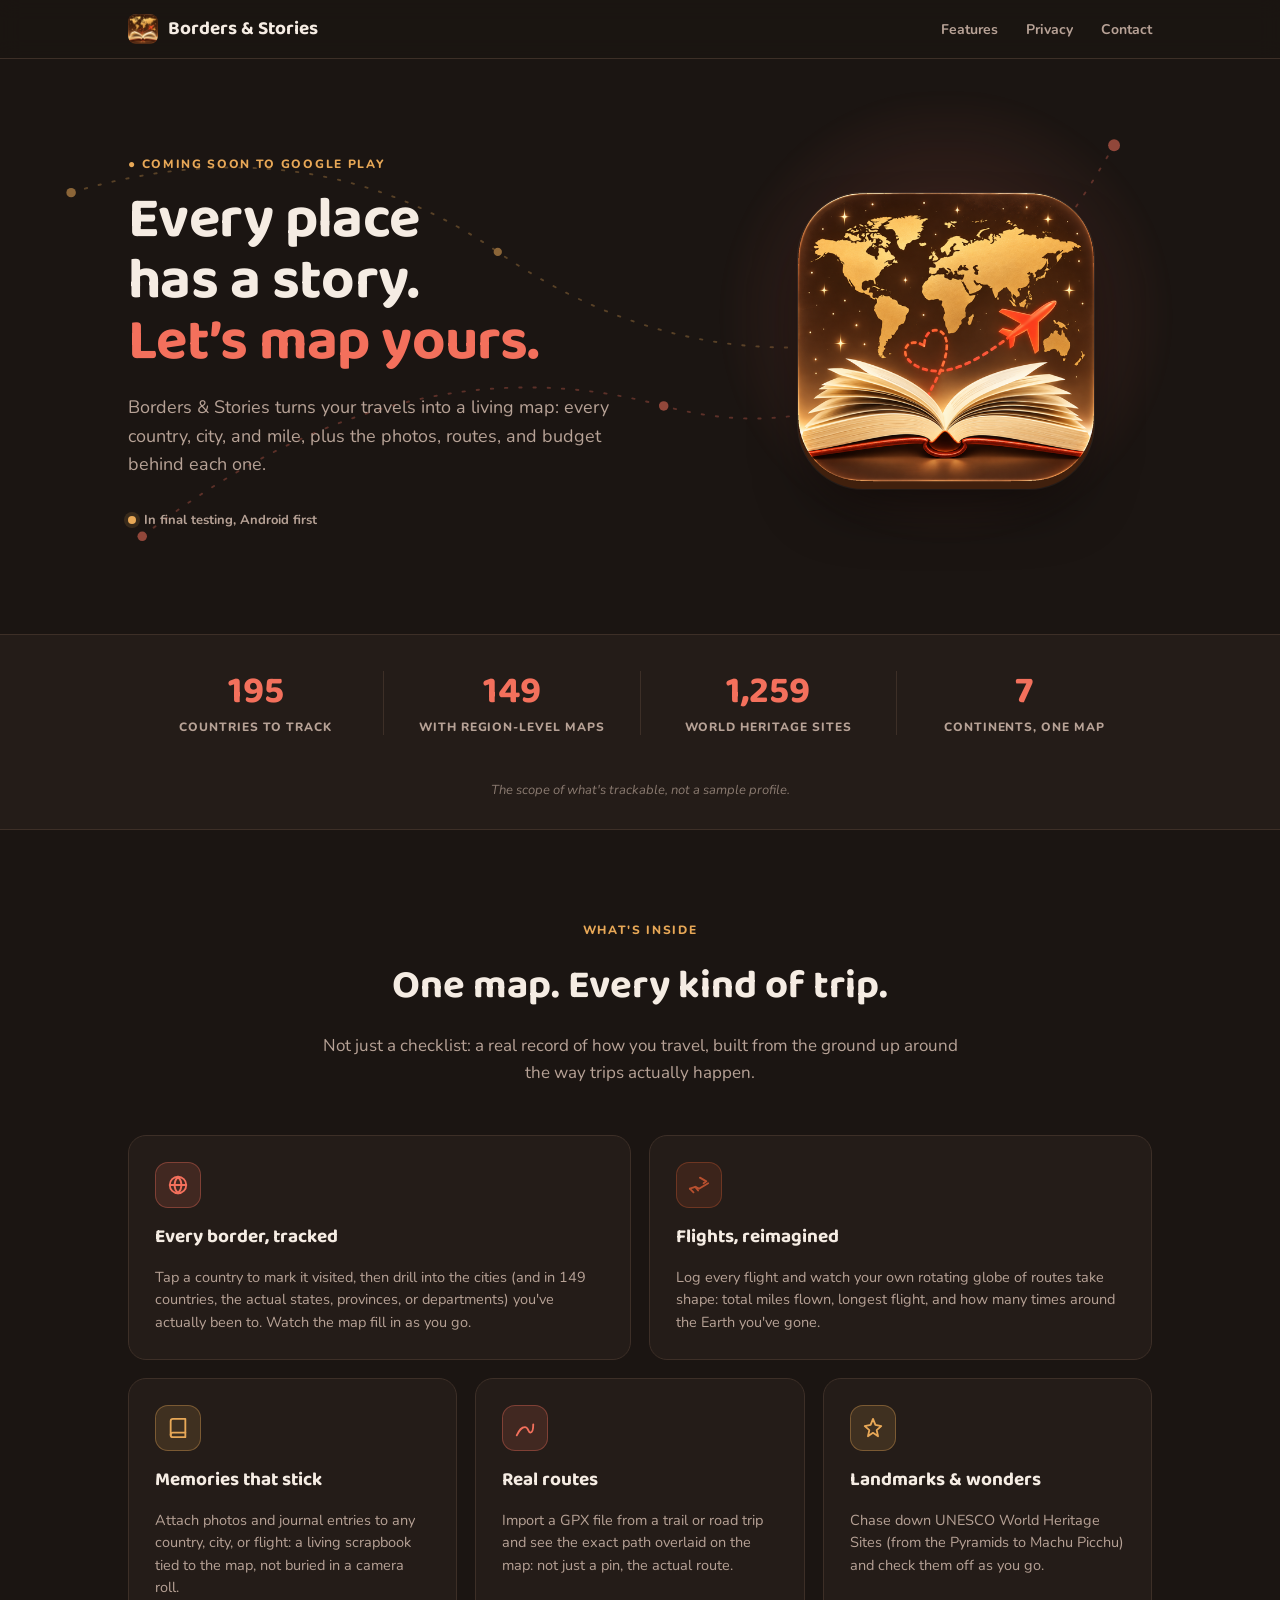
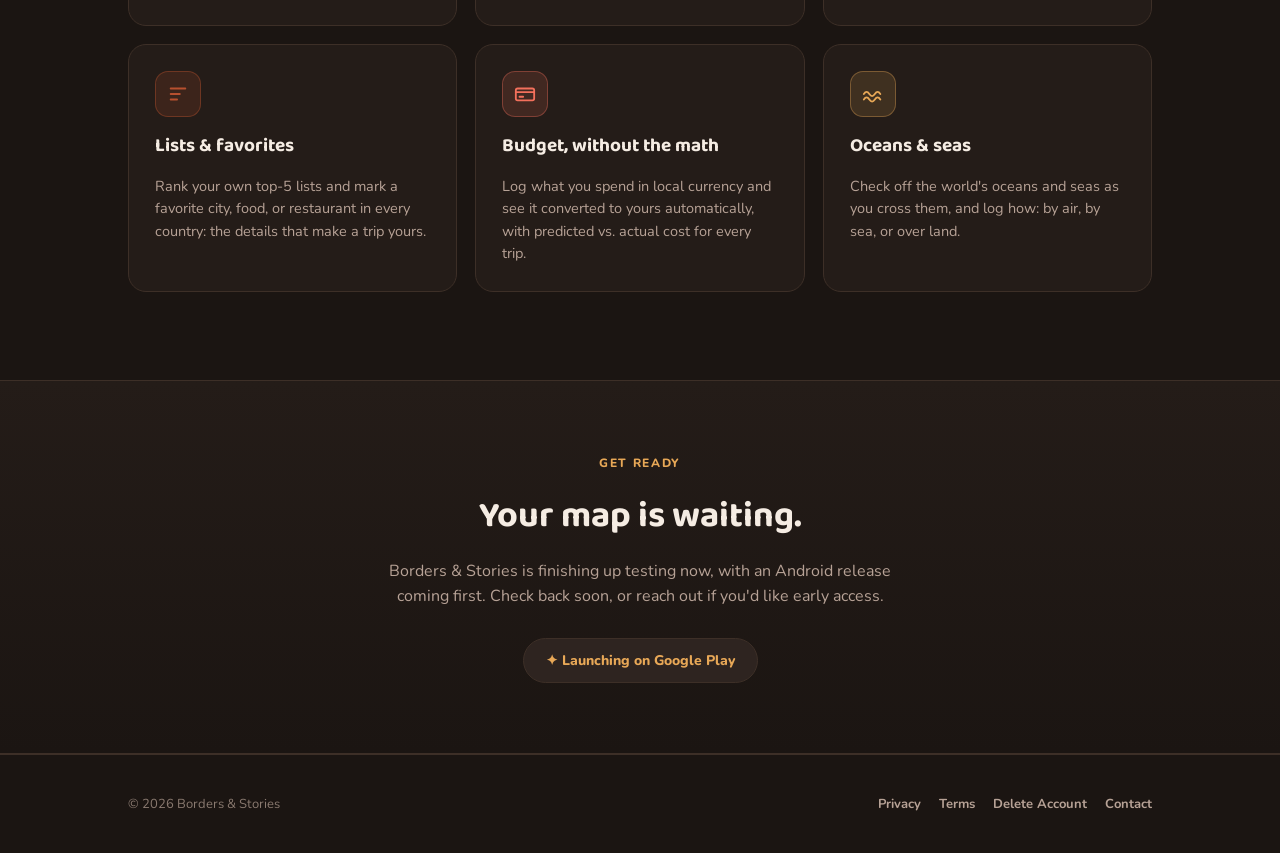
==== index.html @ cf701edd "Borders & Stories website: landing page, privacy policy, terms, account deletion Static site for bor" ====
<!DOCTYPE html>
<html lang="en">
<head>
<meta charset="UTF-8">
<title>Borders &amp; Stories</title>
<meta name="viewport" content="width=device-width, initial-scale=1">
<link rel="preconnect" href="https://fonts.googleapis.com">
<link rel="preconnect" href="https://fonts.gstatic.com" crossorigin>
<link href="https://fonts.googleapis.com/css2?family=Baloo+2:wght@500;700;800&family=Nunito:wght@400;600;700;800&display=swap" rel="stylesheet">
<link rel="stylesheet" href="style.css">
<style>
  /* ---------- hero ---------- */
  .hero{position:relative;overflow:hidden;padding:76px 0 88px;border-bottom:1px solid var(--border);}
  .hero-grid{position:relative;z-index:2;display:grid;grid-template-columns:1.15fr 0.85fr;gap:56px;align-items:center;}
  @media (max-width:860px){.hero-grid{grid-template-columns:1fr;gap:40px;}}
  @media (max-width:640px){.nav-links{display:none;}}

  .hero h1{font-size:clamp(36px,5.4vw,58px);line-height:1.05;letter-spacing:-0.01em;margin-top:16px;}
  .hero h1 .accent{color:var(--coral);}
  .hero-sub{margin-top:20px;max-width:46ch;color:var(--text-muted);font-size:18px;line-height:1.6;}
  .hero-actions{margin-top:32px;display:flex;flex-wrap:wrap;align-items:center;gap:16px;}
  .status-pill{display:inline-flex;align-items:center;gap:8px;font-size:13px;font-weight:700;color:var(--text-muted);}
  .status-dot{width:8px;height:8px;border-radius:50%;background:var(--amber);box-shadow:0 0 0 4px var(--amber-wash);}

  .hero-art{position:relative;aspect-ratio:1/1;max-width:420px;margin:0 auto;}
  .hero-art .glow{position:absolute;inset:-10%;background:radial-gradient(circle at 50% 45%, rgba(243,112,92,0.22), transparent 62%);filter:blur(4px);}
  .hero-art img{position:relative;width:72%;margin:14% auto 0;border-radius:22%;box-shadow:0 30px 60px -20px rgba(0,0,0,0.65), 0 0 0 1px rgba(245,236,227,0.08);}
  .hero-bg-svg{position:absolute;inset:0;width:100%;height:100%;opacity:0.55;z-index:1;}

  /* ---------- stat strip ---------- */
  .stats{border-bottom:1px solid var(--border);background:var(--surface);}
  .stats-inner{display:flex;padding:36px 0;text-align:center;}
  .stat{flex:1;padding:0 12px;}
  .stat + .stat{border-left:1px solid var(--border);}
  .stat-num{font-family:"Baloo 2",sans-serif;font-weight:700;font-size:clamp(26px,4vw,38px);color:var(--coral);line-height:1.1;}
  .stat-label{margin-top:6px;font-size:12px;font-weight:800;letter-spacing:0.08em;text-transform:uppercase;color:var(--text-muted);}
  .stats-note{text-align:center;padding:10px 0 30px;font-size:13px;color:var(--text-faint);font-style:italic;}

  /* ---------- features ---------- */
  .section{padding:88px 0;}
  .section-head{max-width:640px;margin:0 auto 48px;text-align:center;}
  .section-head h2{font-size:clamp(28px,3.6vw,40px);margin-top:14px;}
  .section-head p{margin-top:14px;color:var(--text-muted);font-size:17px;line-height:1.6;}

  .bento{display:grid;grid-template-columns:repeat(6,1fr);gap:18px;}
  @media (max-width:860px){.bento{grid-template-columns:repeat(2,1fr);}}
  @media (max-width:520px){.bento{grid-template-columns:1fr;}}

  .card{background:var(--surface);border:1px solid var(--border);border-radius:18px;padding:26px;display:flex;flex-direction:column;gap:14px;grid-column:span 2;}
  .card.wide{grid-column:span 3;}
  @media (max-width:860px){.card,.card.wide{grid-column:span 1;}}

  .card-icon{width:46px;height:46px;border-radius:13px;display:flex;align-items:center;justify-content:center;border:1px solid transparent;}
  .card-icon svg{width:22px;height:22px;}
  .card h3{font-size:19px;color:var(--text);}
  .card p{color:var(--text-muted);font-size:14.5px;line-height:1.55;}

  .accent-coral .card-icon{background:var(--coral-wash);border-color:rgba(243,112,92,0.35);color:var(--coral);}
  .accent-amber .card-icon{background:var(--amber-wash);border-color:rgba(232,168,87,0.35);color:var(--amber);}
  .accent-terracotta .card-icon{background:var(--terracotta-wash);border-color:rgba(184,80,47,0.4);color:var(--terracotta);}

  /* ---------- cta band ---------- */
  .cta{border-top:1px solid var(--border);border-bottom:1px solid var(--border);background:linear-gradient(180deg, var(--surface), var(--bg));}
  .cta-inner{padding:70px 0;text-align:center;}
  .cta h2{font-size:clamp(26px,3.6vw,36px);}
  .cta p{margin-top:14px;color:var(--text-muted);font-size:16px;max-width:52ch;margin-left:auto;margin-right:auto;line-height:1.6;}
  .cta-pill{margin-top:28px;display:inline-flex;align-items:center;gap:10px;background:var(--surface-elevated);border:1px solid var(--border);padding:12px 22px;border-radius:999px;font-weight:800;font-size:14px;color:var(--amber);}
</style>
</head>
<body>

<nav class="nav">
  <div class="nav-inner">
    <a class="brand" href="index.html"><img src="icon.png" alt=""><span>Borders &amp; Stories</span></a>
    <div class="nav-links">
      <a href="#features">Features</a>
      <a href="privacy.html">Privacy</a>
      <a href="mailto:passport@bordersandstories.com">Contact</a>
    </div>
  </div>
</nav>

<header class="hero">
  <svg class="hero-bg-svg" viewBox="0 0 1080 620" preserveAspectRatio="xMidYMid slice" aria-hidden="true">
    <g stroke="#F3705C" stroke-width="1.6" fill="none" opacity="0.55">
      <path d="M120,470 Q 340,300 560,360 T 940,140" stroke-dasharray="2 10" stroke-linecap="round"/>
      <path d="M60,180 Q 260,120 420,230 T 760,300" stroke="#E8A857" stroke-dasharray="2 10" stroke-linecap="round"/>
    </g>
    <g fill="#F3705C">
      <circle cx="120" cy="470" r="4"/>
      <circle cx="560" cy="360" r="4"/>
      <circle cx="940" cy="140" r="5"/>
    </g>
    <g fill="#E8A857">
      <circle cx="60" cy="180" r="4"/>
      <circle cx="420" cy="230" r="3.5"/>
      <circle cx="760" cy="300" r="4.5"/>
    </g>
  </svg>
  <div class="wrap hero-grid">
    <div>
      <span class="eyebrow">● Coming soon to Google Play</span>
      <h1>Every place has a story.<br><span class="accent">Let&rsquo;s map yours.</span></h1>
      <p class="hero-sub">Borders &amp; Stories turns your travels into a living map: every country, city, and mile, plus the photos, routes, and budget behind each one.</p>
      <div class="hero-actions">
        <span class="status-pill"><span class="status-dot"></span>In final testing, Android first</span>
      </div>
    </div>
    <div class="hero-art">
      <div class="glow"></div>
      <img src="icon.png" alt="Borders & Stories app icon">
    </div>
  </div>
</header>

<section class="stats">
  <div class="wrap">
    <div class="stats-inner">
      <div class="stat"><div class="stat-num">195</div><div class="stat-label">Countries to track</div></div>
      <div class="stat"><div class="stat-num">149</div><div class="stat-label">With region-level maps</div></div>
      <div class="stat"><div class="stat-num">1,259</div><div class="stat-label">World Heritage sites</div></div>
      <div class="stat"><div class="stat-num">7</div><div class="stat-label">Continents, one map</div></div>
    </div>
  </div>
  <p class="stats-note">The scope of what's trackable, not a sample profile.</p>
</section>

<section class="section" id="features">
  <div class="wrap">
    <div class="section-head">
      <span class="eyebrow">What's inside</span>
      <h2>One map. Every kind of trip.</h2>
      <p>Not just a checklist: a real record of how you travel, built from the ground up around the way trips actually happen.</p>
    </div>

    <div class="bento">
      <div class="card wide accent-coral">
        <div class="card-icon"><svg viewBox="0 0 24 24" fill="none" stroke="currentColor" stroke-width="2" stroke-linecap="round" stroke-linejoin="round"><circle cx="12" cy="12" r="9"/><path d="M3 12h18M12 3c2.5 2.6 3.8 6 3.8 9s-1.3 6.4-3.8 9c-2.5-2.6-3.8-6-3.8-9s1.3-6.4 3.8-9z"/></svg></div>
        <h3>Every border, tracked</h3>
        <p>Tap a country to mark it visited, then drill into the cities (and in 149 countries, the actual states, provinces, or departments) you've actually been to. Watch the map fill in as you go.</p>
      </div>

      <div class="card wide accent-terracotta">
        <div class="card-icon"><svg viewBox="0 0 24 24" fill="none" stroke="currentColor" stroke-width="2" stroke-linecap="round" stroke-linejoin="round"><path d="M2 16l6-2 4 2 10-6"/><path d="M13 4l7 4-3 2"/><path d="M2 16l4 4M8 14l3 4"/></svg></div>
        <h3>Flights, reimagined</h3>
        <p>Log every flight and watch your own rotating globe of routes take shape: total miles flown, longest flight, and how many times around the Earth you've gone.</p>
      </div>

      <div class="card accent-amber">
        <div class="card-icon"><svg viewBox="0 0 24 24" fill="none" stroke="currentColor" stroke-width="2" stroke-linecap="round" stroke-linejoin="round"><path d="M4 19.5A2.5 2.5 0 0 1 6.5 17H20"/><path d="M6.5 2H20v20H6.5A2.5 2.5 0 0 1 4 19.5v-15A2.5 2.5 0 0 1 6.5 2z"/></svg></div>
        <h3>Memories that stick</h3>
        <p>Attach photos and journal entries to any country, city, or flight: a living scrapbook tied to the map, not buried in a camera roll.</p>
      </div>

      <div class="card accent-coral">
        <div class="card-icon"><svg viewBox="0 0 24 24" fill="none" stroke="currentColor" stroke-width="2" stroke-linecap="round" stroke-linejoin="round"><path d="M3 20c3-6 5-9 9-9s3 6 6 6 3-9 3-9"/></svg></div>
        <h3>Real routes</h3>
        <p>Import a GPX file from a trail or road trip and see the exact path overlaid on the map: not just a pin, the actual route.</p>
      </div>

      <div class="card accent-amber">
        <div class="card-icon"><svg viewBox="0 0 24 24" fill="none" stroke="currentColor" stroke-width="2" stroke-linecap="round" stroke-linejoin="round"><path d="M12 2l2.6 6.6L21 10l-5 4.3L17.5 21 12 17.3 6.5 21 8 14.3 3 10l6.4-1.4z"/></svg></div>
        <h3>Landmarks &amp; wonders</h3>
        <p>Chase down UNESCO World Heritage Sites (from the Pyramids to Machu Picchu) and check them off as you go.</p>
      </div>

      <div class="card accent-terracotta">
        <div class="card-icon"><svg viewBox="0 0 24 24" fill="none" stroke="currentColor" stroke-width="2" stroke-linecap="round" stroke-linejoin="round"><path d="M4 6h16M4 12h10M4 18h7"/></svg></div>
        <h3>Lists &amp; favorites</h3>
        <p>Rank your own top-5 lists and mark a favorite city, food, or restaurant in every country: the details that make a trip yours.</p>
      </div>

      <div class="card accent-coral">
        <div class="card-icon"><svg viewBox="0 0 24 24" fill="none" stroke="currentColor" stroke-width="2" stroke-linecap="round" stroke-linejoin="round"><rect x="2" y="6" width="20" height="13" rx="2"/><path d="M2 10h20M6 15h4"/></svg></div>
        <h3>Budget, without the math</h3>
        <p>Log what you spend in local currency and see it converted to yours automatically, with predicted vs. actual cost for every trip.</p>
      </div>

      <div class="card accent-amber">
        <div class="card-icon"><svg viewBox="0 0 24 24" fill="none" stroke="currentColor" stroke-width="2" stroke-linecap="round" stroke-linejoin="round"><path d="M2 12c2-3 4-3 6 0s4 3 6 0 4-3 6 0"/><path d="M2 18c2-3 4-3 6 0s4 3 6 0 4-3 6 0"/></svg></div>
        <h3>Oceans &amp; seas</h3>
        <p>Check off the world's oceans and seas as you cross them, and log how: by air, by sea, or over land.</p>
      </div>
    </div>
  </div>
</section>

<section class="cta">
  <div class="wrap cta-inner">
    <span class="eyebrow">Get ready</span>
    <h2 style="margin-top:14px;">Your map is waiting.</h2>
    <p>Borders &amp; Stories is finishing up testing now, with an Android release coming first. Check back soon, or reach out if you'd like early access.</p>
    <div class="cta-pill">✦ Launching on Google Play</div>
  </div>
</section>

<footer>
  <div class="wrap foot-bottom">
    <span>&copy; 2026 Borders &amp; Stories</span>
    <div class="foot-links">
      <a href="privacy.html">Privacy</a>
      <a href="terms.html">Terms</a>
      <a href="delete-account.html">Delete Account</a>
      <a href="mailto:passport@bordersandstories.com">Contact</a>
    </div>
  </div>
</footer>
</body>
</html>
---- style.css ----
:root{
  --bg:#1B1512;
  --surface:#241C18;
  --surface-elevated:#2E2420;
  --border:#3D2F27;
  --text:#F5ECE3;
  --text-muted:#B7A296;
  --text-faint:#8A7A70;
  --coral:#F3705C;
  --amber:#E8A857;
  --terracotta:#B8502F;
  --coral-wash:rgba(243,112,92,0.14);
  --amber-wash:rgba(232,168,87,0.14);
  --terracotta-wash:rgba(184,80,47,0.16);
}

*{box-sizing:border-box;}
html{scroll-behavior:smooth;}
body{
  margin:0;
  background:var(--bg);
  color:var(--text);
  font-family:"Nunito",-apple-system,BlinkMacSystemFont,"Segoe UI",sans-serif;
  -webkit-font-smoothing:antialiased;
}
h1,h2,h3,.display{
  font-family:"Baloo 2","Nunito",sans-serif;
  font-weight:700;
  text-wrap:balance;
  margin:0;
}
p{margin:0;}
a{color:inherit;}
img{max-width:100%;display:block;}

.wrap{max-width:1080px;margin:0 auto;padding:0 28px;}

.eyebrow{
  display:inline-flex;
  align-items:center;
  gap:8px;
  color:var(--amber);
  font-family:"Nunito",sans-serif;
  font-weight:800;
  font-size:12px;
  letter-spacing:0.14em;
  text-transform:uppercase;
}

/* ---------- nav ---------- */
.nav{
  position:sticky;
  top:0;
  z-index:20;
  background:rgba(27,21,18,0.86);
  backdrop-filter:blur(10px);
  border-bottom:1px solid var(--border);
}
.nav-inner{
  max-width:1080px;
  margin:0 auto;
  padding:14px 28px;
  display:flex;
  align-items:center;
  justify-content:space-between;
  gap:16px;
}
.brand{display:flex;align-items:center;gap:10px;font-family:"Baloo 2",sans-serif;font-weight:700;font-size:19px;text-decoration:none;color:var(--text);}
.brand img{width:30px;height:30px;border-radius:8px;}
.nav-links{display:flex;gap:28px;font-weight:700;font-size:14px;color:var(--text-muted);}
.nav-links a{text-decoration:none;color:inherit;}
.nav-links a:hover{color:var(--text);}
@media (max-width:640px){.nav-links{gap:16px;font-size:13px;}}

/* ---------- document layout (privacy / terms / delete-account) ---------- */
.doc{padding:56px 0 90px;}
.doc-header{max-width:70ch;margin-bottom:44px;}
.doc-header h1{font-size:clamp(28px,4vw,38px);margin-top:14px;}
.doc-header .updated{margin-top:10px;color:var(--text-faint);font-size:13px;}
.doc-intro{margin-top:18px;color:var(--text-muted);font-size:16px;line-height:1.65;max-width:65ch;}

.doc-body{display:flex;flex-direction:column;gap:30px;max-width:70ch;}
.doc-body h2{
  font-family:"Nunito",sans-serif;
  font-weight:800;
  font-size:12px;
  letter-spacing:0.1em;
  text-transform:uppercase;
  color:var(--amber);
  margin-bottom:10px;
}
.doc-body p, .doc-body li{color:var(--text-muted);font-size:15px;line-height:1.75;}
.doc-body ul{margin:0;padding-left:20px;display:flex;flex-direction:column;gap:6px;}
.doc-body strong{color:var(--text);}
.doc-body a{color:var(--coral);font-weight:700;text-decoration:none;}
.doc-body a:hover{text-decoration:underline;}

.callout{
  background:var(--surface);
  border:1px solid var(--border);
  border-left:3px solid var(--coral);
  border-radius:10px;
  padding:18px 20px;
}
.callout p + p{margin-top:10px;}

.step-list{display:flex;flex-direction:column;gap:16px;counter-reset:step;}
.step{
  display:flex;
  gap:14px;
  background:var(--surface);
  border:1px solid var(--border);
  border-radius:12px;
  padding:16px 18px;
}
.step-num{
  flex-shrink:0;
  width:26px;
  height:26px;
  border-radius:8px;
  background:var(--coral-wash);
  border:1px solid rgba(243,112,92,0.35);
  color:var(--coral);
  font-family:"Baloo 2",sans-serif;
  font-weight:700;
  font-size:13px;
  display:flex;
  align-items:center;
  justify-content:center;
}
.step p{color:var(--text-muted);font-size:14.5px;line-height:1.6;}
.step strong{color:var(--text);}

/* ---------- footer ---------- */
footer{border-top:1px solid var(--border);padding:40px 0;}
.foot-bottom{
  display:flex;
  flex-wrap:wrap;
  gap:14px;
  align-items:center;
  justify-content:space-between;
  color:var(--text-faint);
  font-size:13px;
}
.foot-links{display:flex;gap:18px;}
.foot-bottom a{color:var(--text-muted);font-weight:700;text-decoration:none;}
.foot-bottom a:hover{color:var(--text);}
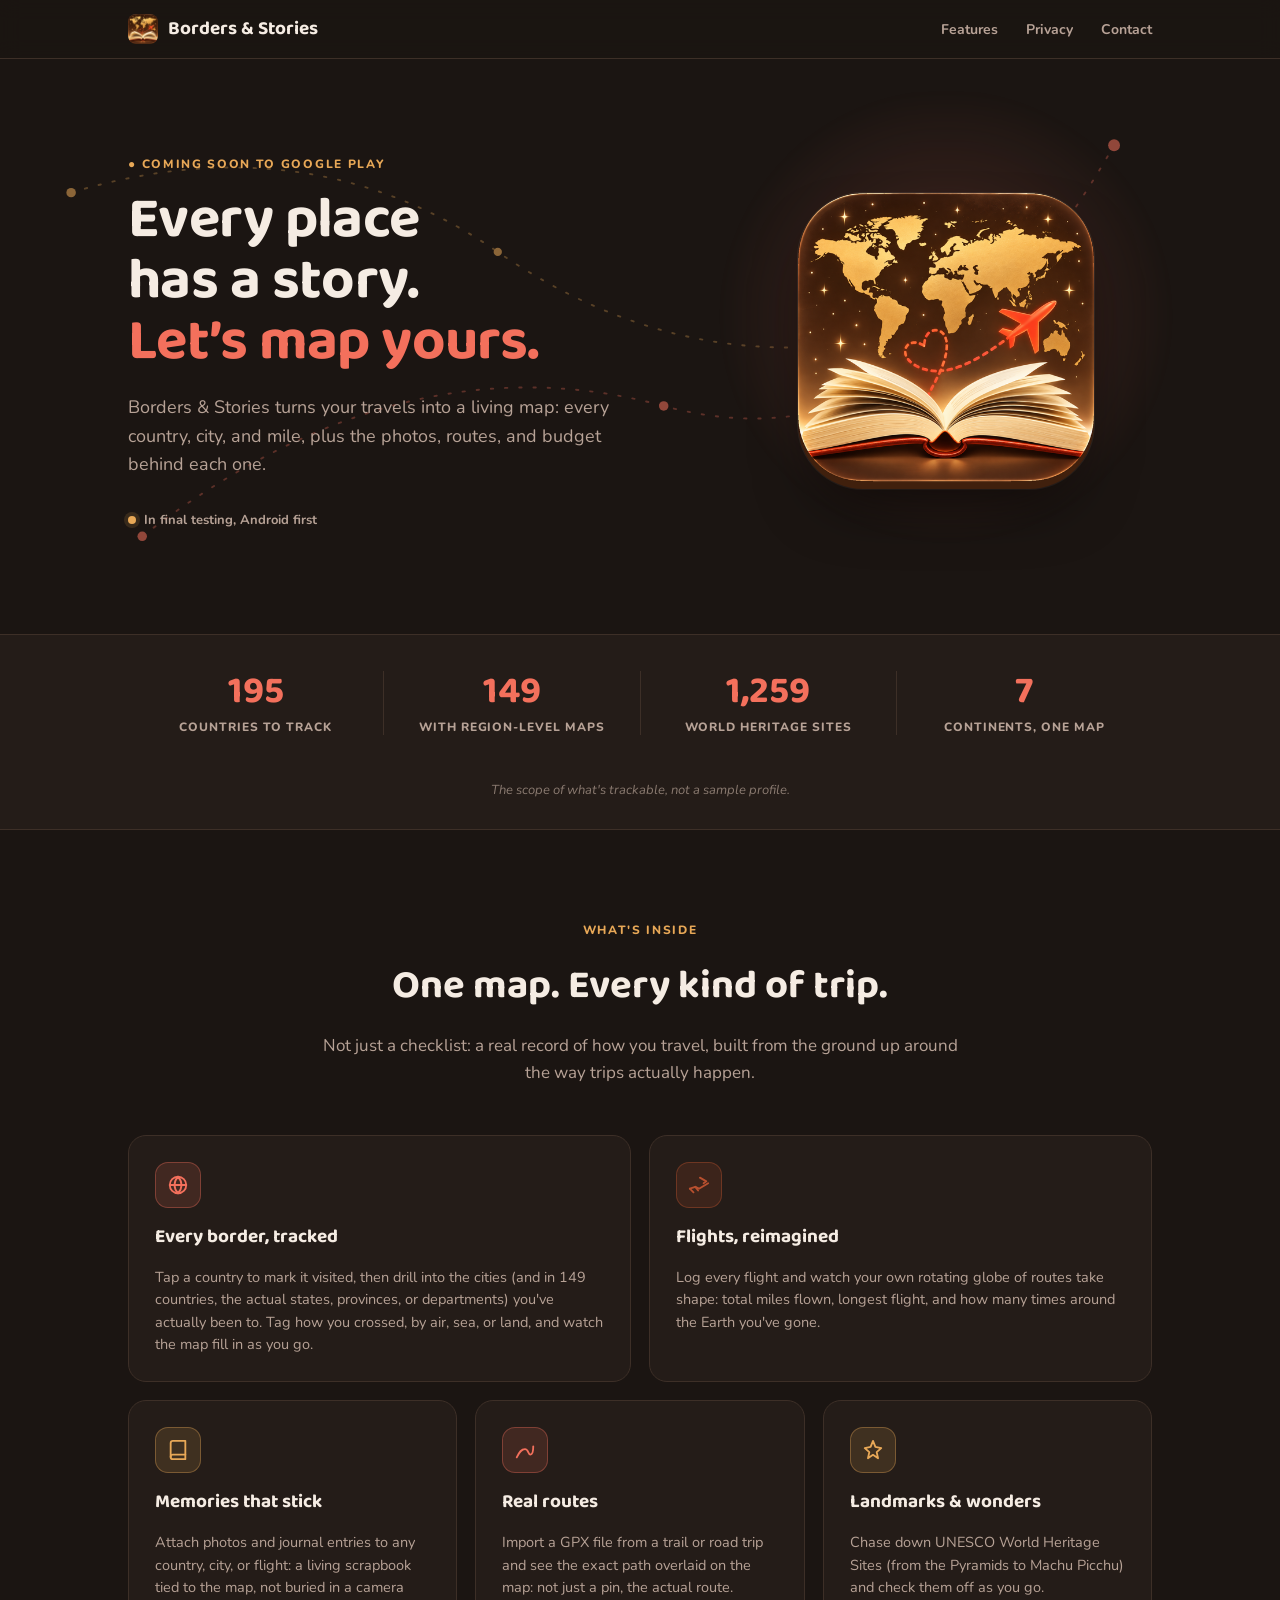
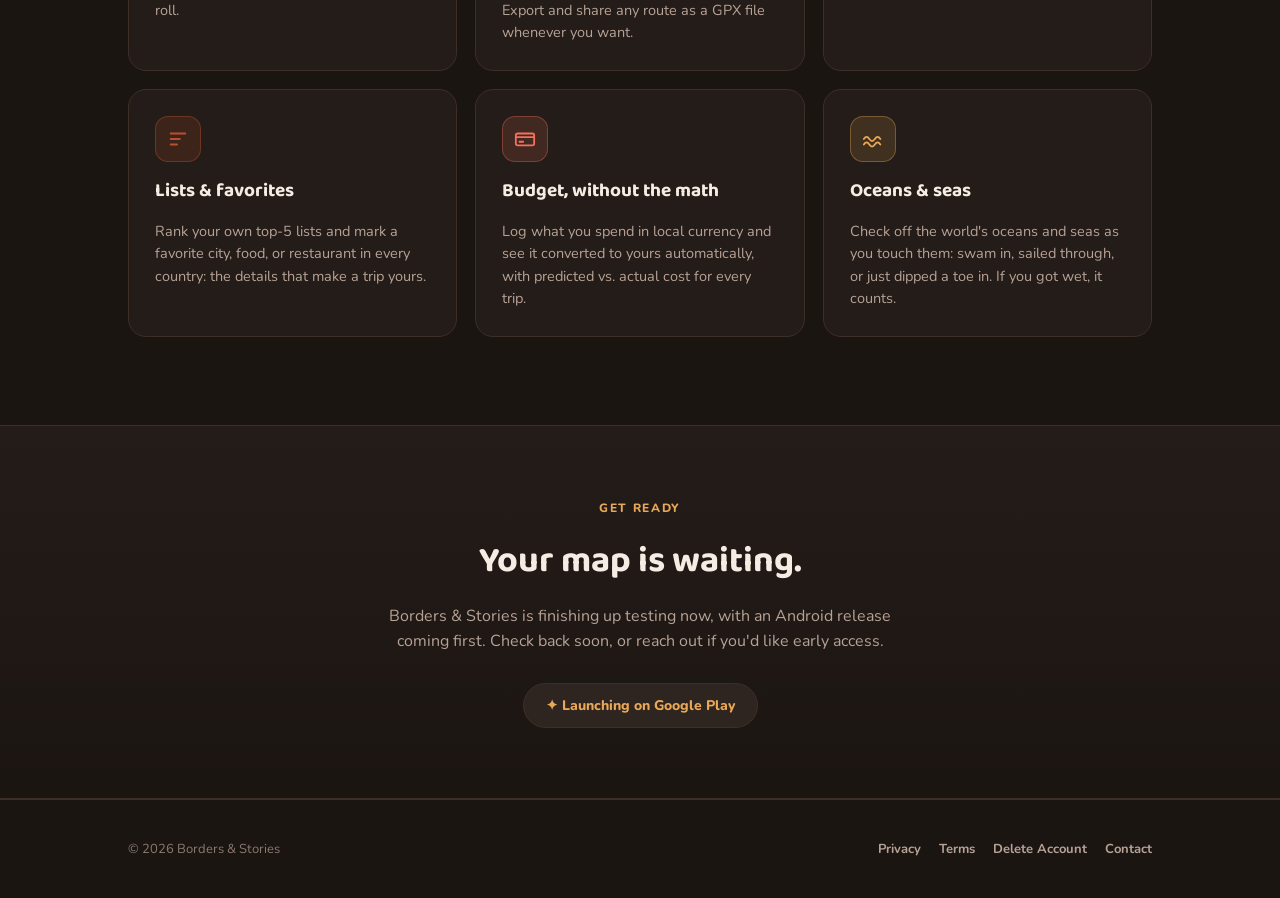
==== commit 5ae3abf3: "Update landing page copy: border crossing tag, GPX sharing, seas framing Co-Authored-By: Claude Sonn" ====
--- a/index.html
+++ b/index.html
@@ -137,7 +137,7 @@
       <div class="card wide accent-coral">
         <div class="card-icon"><svg viewBox="0 0 24 24" fill="none" stroke="currentColor" stroke-width="2" stroke-linecap="round" stroke-linejoin="round"><circle cx="12" cy="12" r="9"/><path d="M3 12h18M12 3c2.5 2.6 3.8 6 3.8 9s-1.3 6.4-3.8 9c-2.5-2.6-3.8-6-3.8-9s1.3-6.4 3.8-9z"/></svg></div>
         <h3>Every border, tracked</h3>
-        <p>Tap a country to mark it visited, then drill into the cities (and in 149 countries, the actual states, provinces, or departments) you've actually been to. Watch the map fill in as you go.</p>
+        <p>Tap a country to mark it visited, then drill into the cities (and in 149 countries, the actual states, provinces, or departments) you've actually been to. Tag how you crossed, by air, sea, or land, and watch the map fill in as you go.</p>
       </div>
 
       <div class="card wide accent-terracotta">
@@ -155,7 +155,7 @@
       <div class="card accent-coral">
         <div class="card-icon"><svg viewBox="0 0 24 24" fill="none" stroke="currentColor" stroke-width="2" stroke-linecap="round" stroke-linejoin="round"><path d="M3 20c3-6 5-9 9-9s3 6 6 6 3-9 3-9"/></svg></div>
         <h3>Real routes</h3>
-        <p>Import a GPX file from a trail or road trip and see the exact path overlaid on the map: not just a pin, the actual route.</p>
+        <p>Import a GPX file from a trail or road trip and see the exact path overlaid on the map: not just a pin, the actual route. Export and share any route as a GPX file whenever you want.</p>
       </div>
 
       <div class="card accent-amber">
@@ -179,7 +179,7 @@
       <div class="card accent-amber">
         <div class="card-icon"><svg viewBox="0 0 24 24" fill="none" stroke="currentColor" stroke-width="2" stroke-linecap="round" stroke-linejoin="round"><path d="M2 12c2-3 4-3 6 0s4 3 6 0 4-3 6 0"/><path d="M2 18c2-3 4-3 6 0s4 3 6 0 4-3 6 0"/></svg></div>
         <h3>Oceans &amp; seas</h3>
-        <p>Check off the world's oceans and seas as you cross them, and log how: by air, by sea, or over land.</p>
+        <p>Check off the world's oceans and seas as you touch them: swam in, sailed through, or just dipped a toe in. If you got wet, it counts.</p>
       </div>
     </div>
   </div>
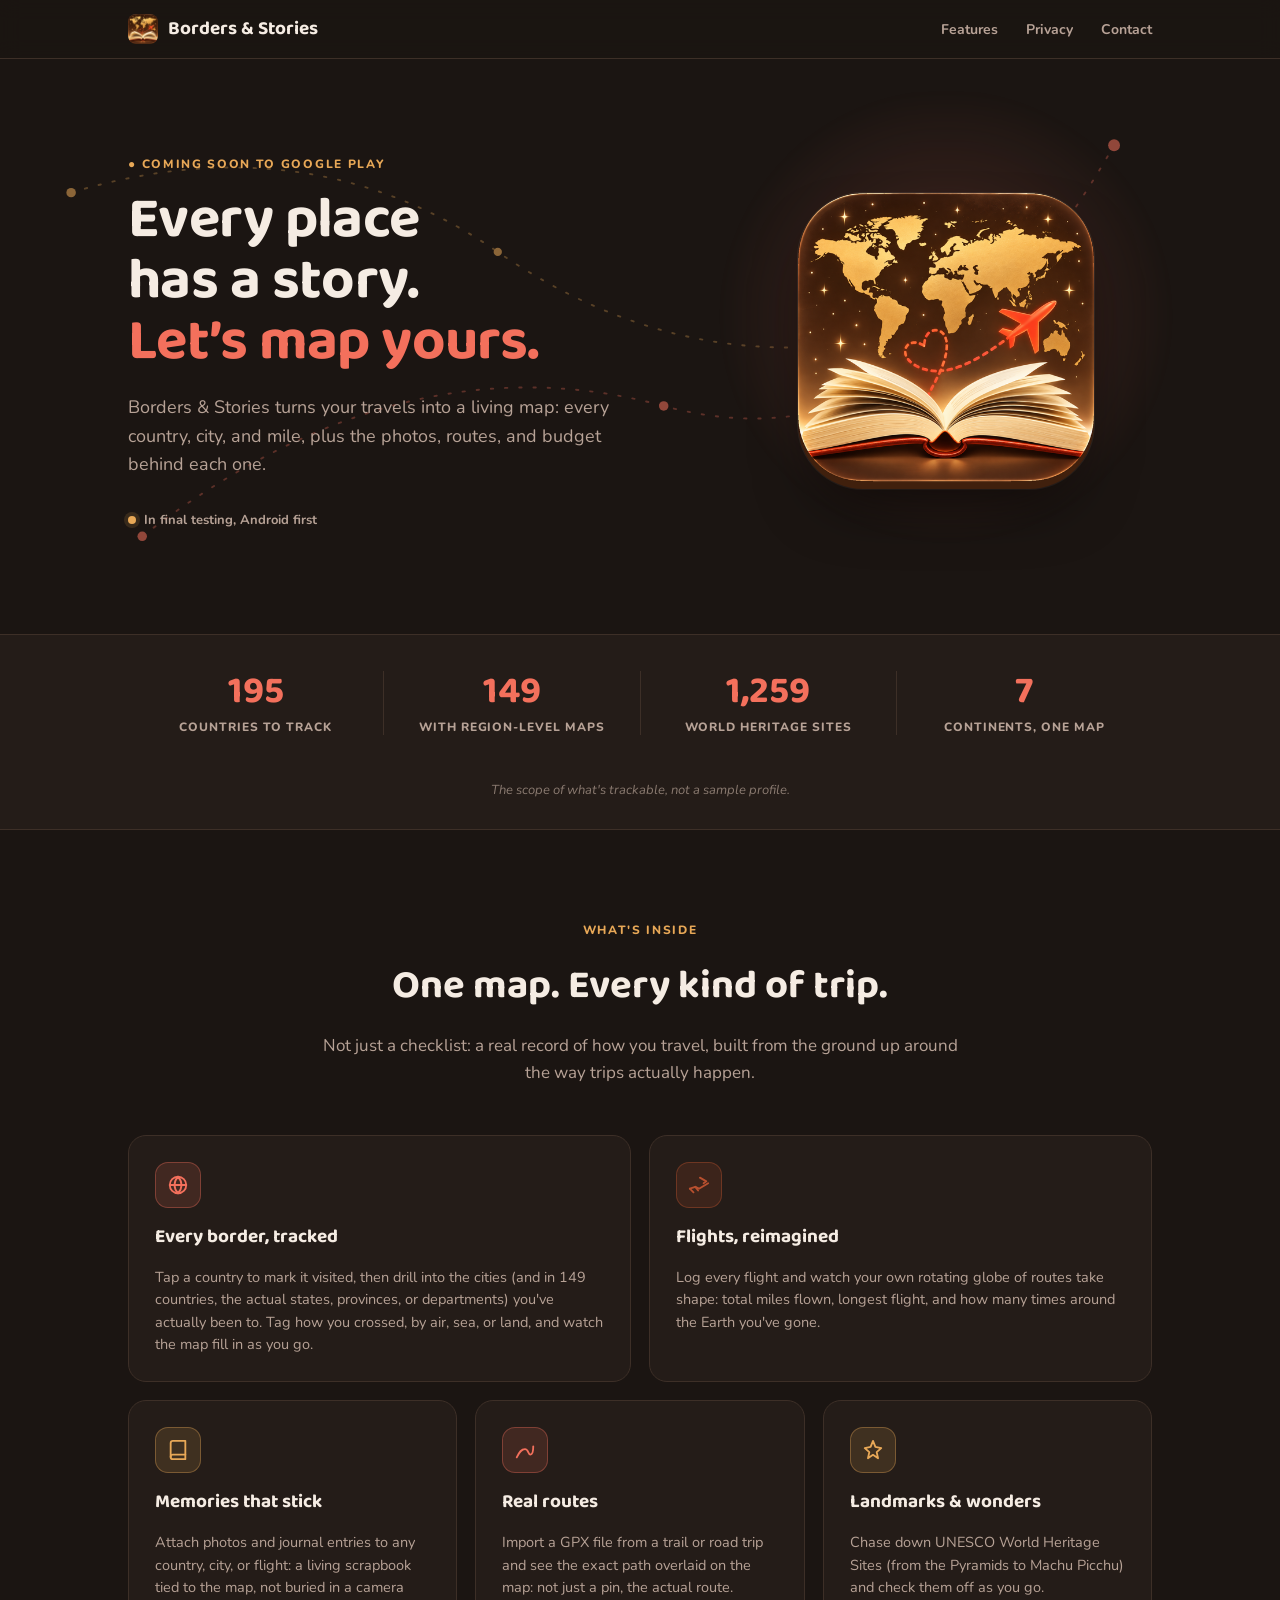
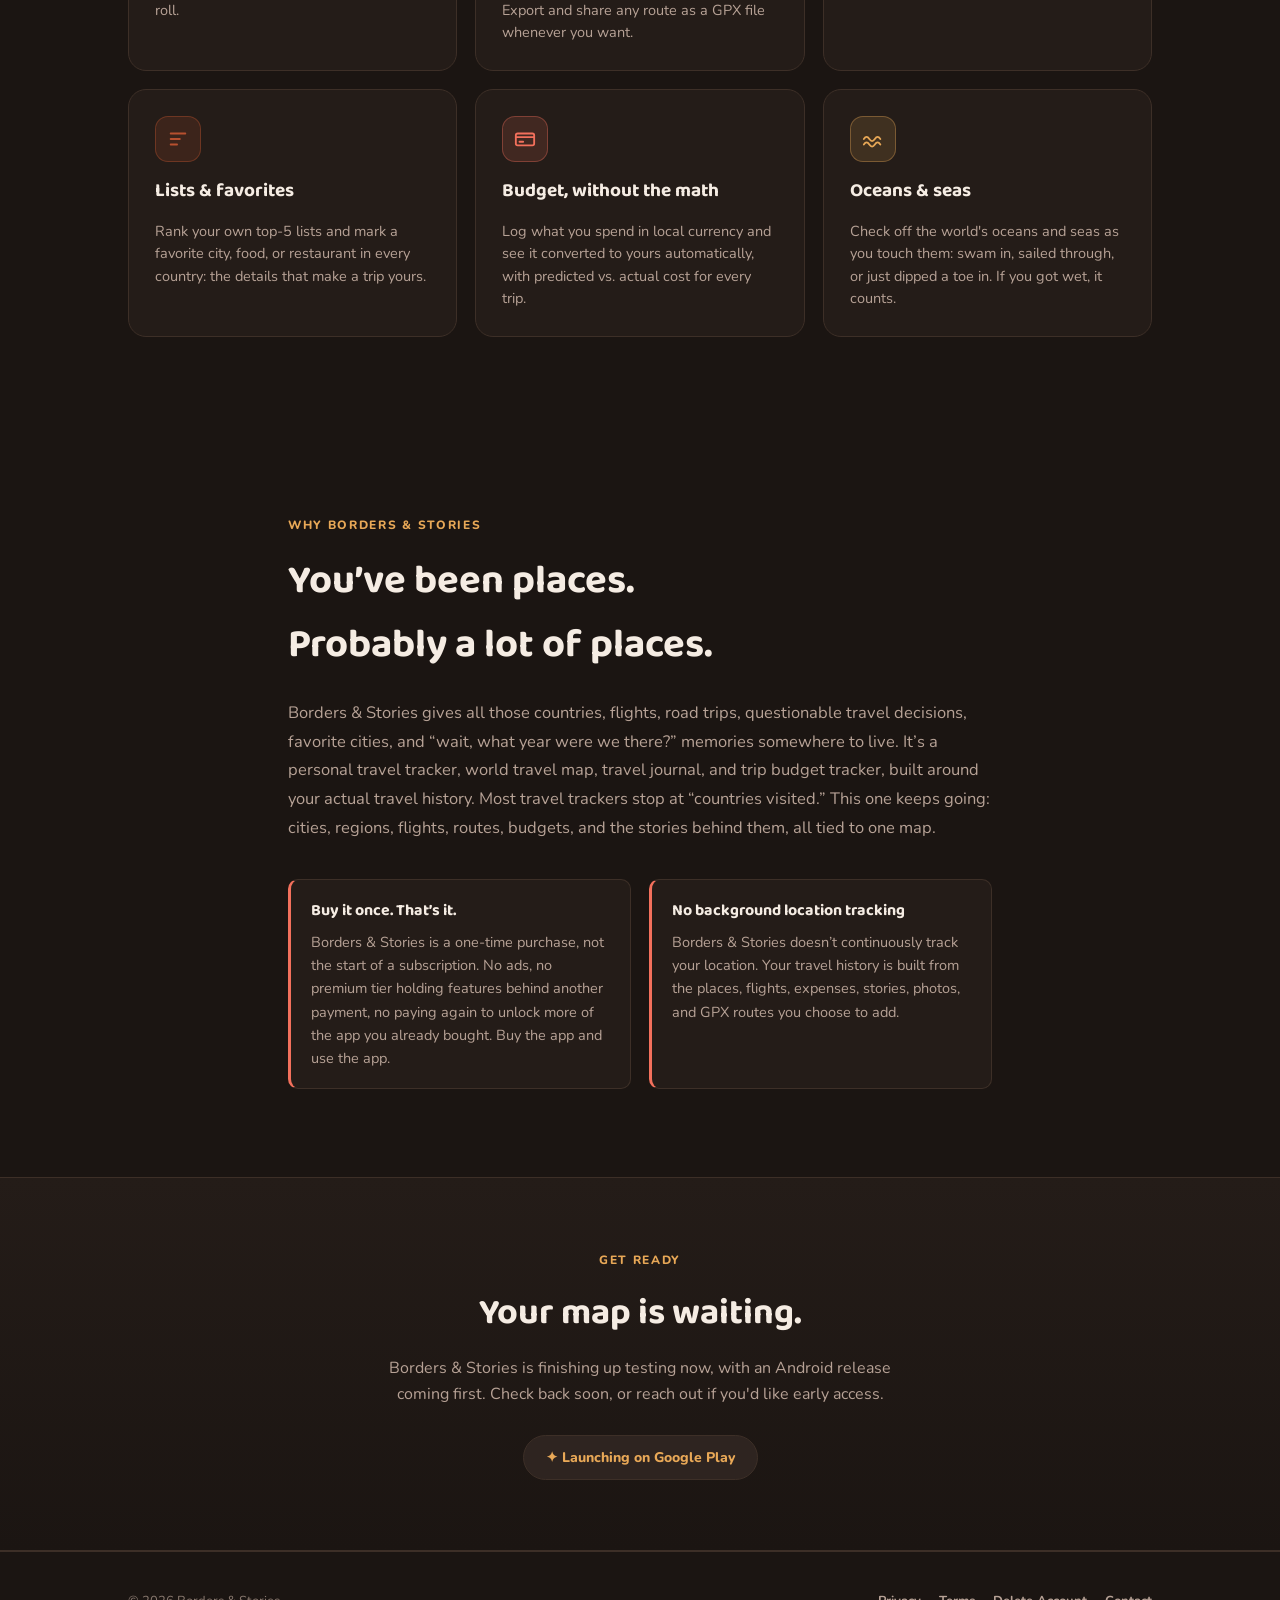
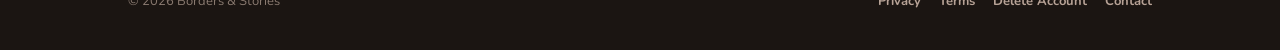
==== commit 5c927b56: "Add an About section to the landing page Co-Authored-By: Claude Sonnet 5 <noreply@anthropic.com>" ====
--- a/index.html
+++ b/index.html
@@ -60,6 +60,14 @@
   .accent-terracotta .card-icon{background:var(--terracotta-wash);border-color:rgba(184,80,47,0.4);color:var(--terracotta);}
 
   /* ---------- cta band ---------- */
+  /* ---------- about ---------- */
+  .about-inner{max-width:760px;}
+  .about-lead{margin-top:22px;color:var(--text-muted);font-size:16.5px;line-height:1.75;}
+  .about-grid{display:grid;grid-template-columns:1fr 1fr;gap:18px;margin-top:36px;}
+  @media (max-width:640px){.about-grid{grid-template-columns:1fr;}}
+  .about-grid h3{font-size:16px;color:var(--text);margin-bottom:8px;}
+  .about-grid p{color:var(--text-muted);font-size:14.5px;line-height:1.6;}
+
   .cta{border-top:1px solid var(--border);border-bottom:1px solid var(--border);background:linear-gradient(180deg, var(--surface), var(--bg));}
   .cta-inner{padding:70px 0;text-align:center;}
   .cta h2{font-size:clamp(26px,3.6vw,36px);}
@@ -185,6 +193,27 @@
   </div>
 </section>
 
+<section class="section about">
+  <div class="wrap about-inner">
+    <div class="section-head" style="text-align:left;margin:0;">
+      <span class="eyebrow">Why Borders &amp; Stories</span>
+      <h2>You&rsquo;ve been places. Probably a lot of places.</h2>
+    </div>
+    <p class="about-lead">Borders &amp; Stories gives all those countries, flights, road trips, questionable travel decisions, favorite cities, and &ldquo;wait, what year were we there?&rdquo; memories somewhere to live. It&rsquo;s a personal travel tracker, world travel map, travel journal, and trip budget tracker, built around your actual travel history. Most travel trackers stop at &ldquo;countries visited.&rdquo; This one keeps going: cities, regions, flights, routes, budgets, and the stories behind them, all tied to one map.</p>
+
+    <div class="about-grid">
+      <div class="callout">
+        <h3>Buy it once. That&rsquo;s it.</h3>
+        <p>Borders &amp; Stories is a one-time purchase, not the start of a subscription. No ads, no premium tier holding features behind another payment, no paying again to unlock more of the app you already bought. Buy the app and use the app.</p>
+      </div>
+      <div class="callout">
+        <h3>No background location tracking</h3>
+        <p>Borders &amp; Stories doesn&rsquo;t continuously track your location. Your travel history is built from the places, flights, expenses, stories, photos, and GPX routes you choose to add.</p>
+      </div>
+    </div>
+  </div>
+</section>
+
 <section class="cta">
   <div class="wrap cta-inner">
     <span class="eyebrow">Get ready</span>
